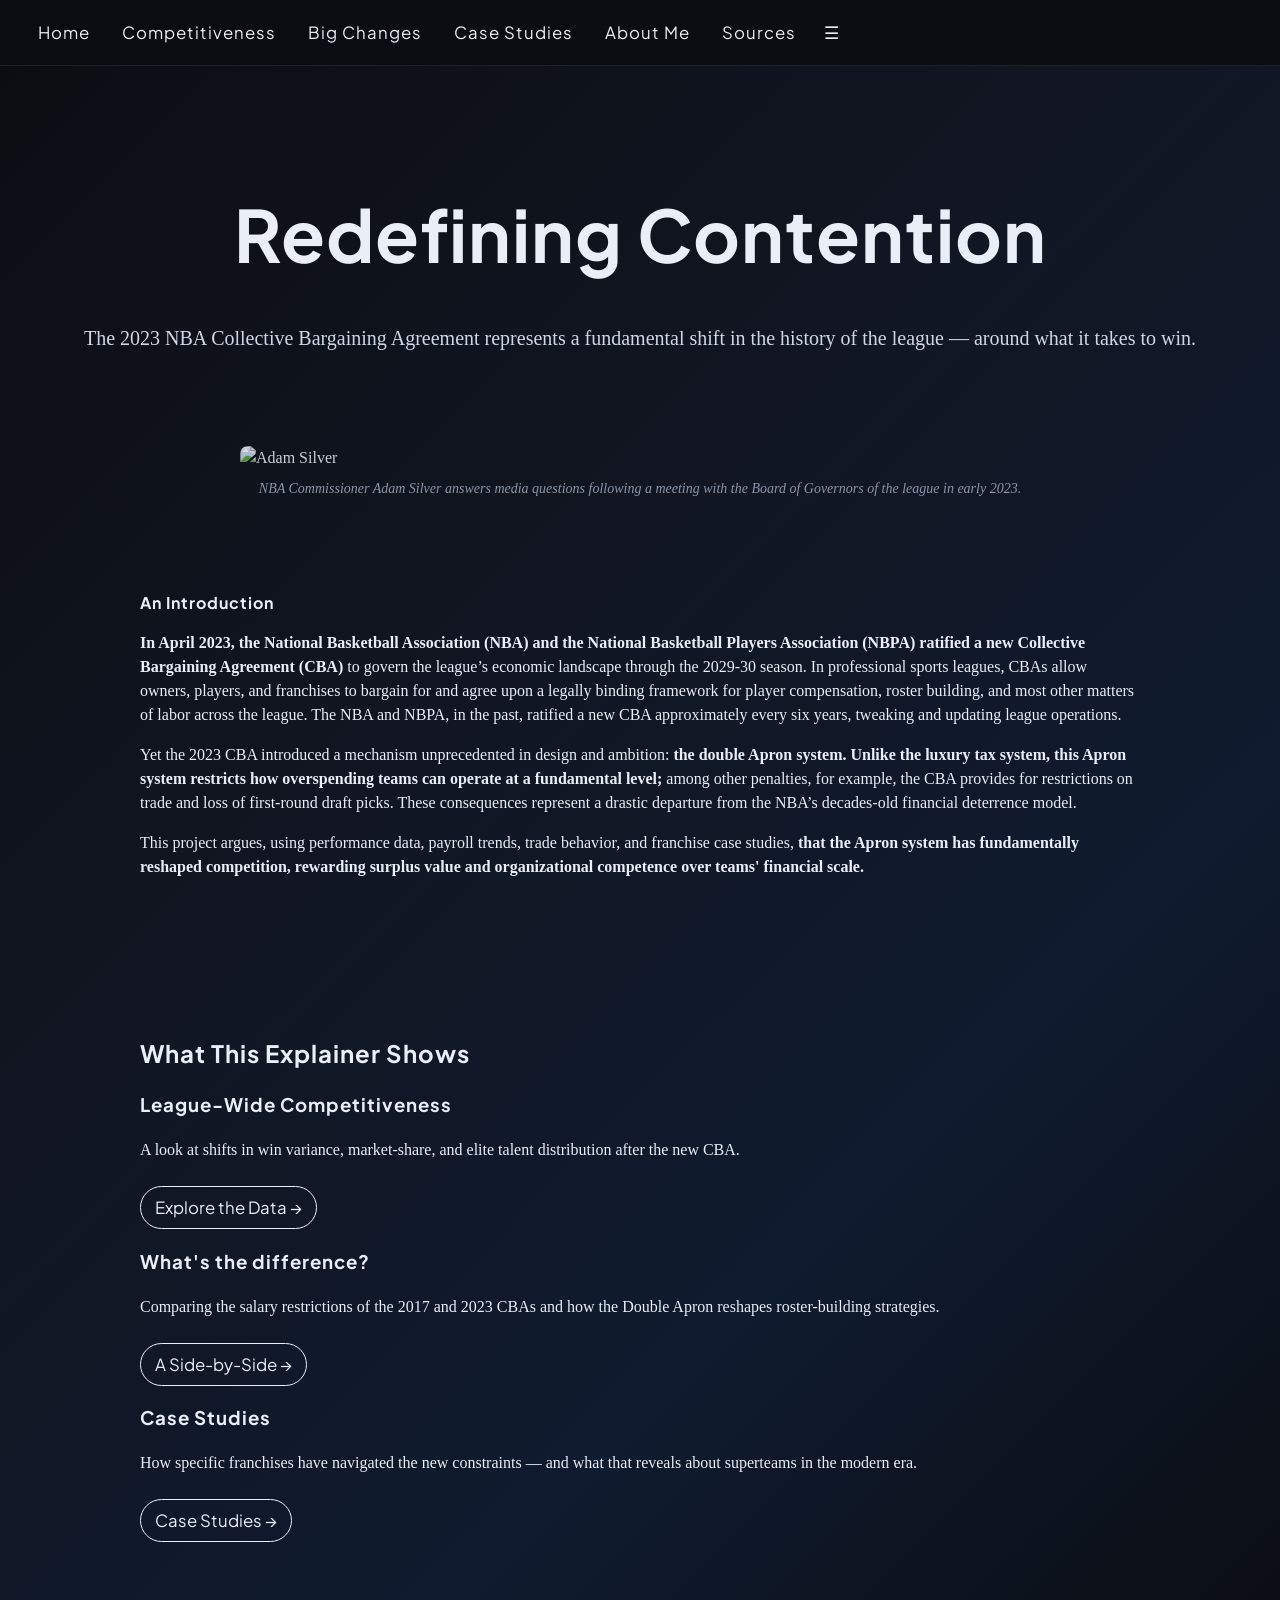
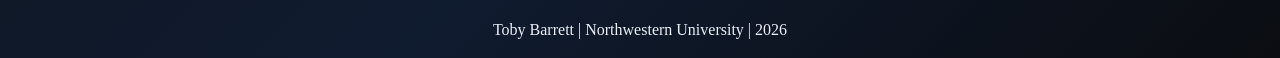
==== index.html @ be492321 "Add files via upload" ====
<!DOCTYPE html>
<html lang="en">

<head>
  <meta charset="UTF-8" />
  <meta name="viewport" content="width=device-width, initial-scale=1.0" />
  <title>Redefining Contention | The 2023 NBA CBA</title>
  <link href="https://fonts.googleapis.com/css2?family=Plus+Jakarta+Sans:wght@400;500;600&display=swap" rel="stylesheet">
  <link rel="stylesheet" href="style.css">
</head>

<body>

  <!-- nav bar content, different buttons-->
  <div class="navbar">
    <!--separate buttons on the nav that lead to different web pages-->
    <div class="nav buttons">
      <a href="index.html" class="nav-item">Home</a>
      <a href="metrics.html" class="nav-item">Competitiveness</a>
      <a href="comparison.html" class="nav-item">Big Changes</a>
      <a href="cases.html" class="nav-item">Case Studies</a>
      <a href="aboutme.html" class="nav-item">About Me</a>
      <a href="sources.html" class="nav-item">Sources</a>
    </div>
    <div class="nav-item hamburger">☰</div>
  </div>

  <!-- hero -->
  <section class="hero">
      <h1>Redefining Contention</h1>
      <p class="heading subhead">
        The 2023 NBA Collective Bargaining Agreement represents a fundamental shift in the history of the league — around what it takes to win. 
      </p>
  </section>

<!-- picture of Adam Silver-->
<figure class="img-container">
  <img src="Screenshot 2026-03-01 at 3.51.58 PM.jpg" alt="Adam Silver" class="hero-img">
  <figcaption class="img-caption">NBA Commissioner Adam Silver answers media questions following a meeting with the Board of Governors of the league in early 2023.
  </figcaption>
</figure>

  <!--introduction section, explaining what this webpage is about-->
  <section class="container intro">
    <p class="kicker">An Introduction</p>
    <p><strong>In April 2023, the National Basketball Association (NBA) and the National Basketball Players Association (NBPA) ratified a new Collective Bargaining Agreement (CBA)</strong> to govern the league’s economic landscape through the 2029-30 season. In professional sports leagues, CBAs allow owners, players, and franchises to bargain for and agree upon a legally binding framework for player compensation, roster building, and most other matters of labor across the league. The NBA and NBPA, in the past, ratified a new CBA approximately every six years, tweaking and updating league operations. 
    </p>
    <p>Yet the 2023 CBA introduced a mechanism unprecedented in design and ambition:<strong> the double Apron system. Unlike the luxury tax system, this Apron system restricts how overspending teams can operate at a fundamental level;</strong> among other penalties, for example, the CBA provides for restrictions on trade and loss of first-round draft picks. These consequences represent a drastic departure from the NBA’s decades-old financial deterrence model.
    </p>
    <p> This project argues, using performance data, payroll trends, trade behavior, and franchise case studies, <strong>that the Apron system has fundamentally reshaped competition, rewarding surplus value and organizational competence over teams' financial scale.</strong>
    </p>
  </section>

  <!-- links to other pages -->
  <section class="container other-pages">
    <h2>What This Explainer Shows</h2>

    <div>

      <div>
        <h3>League-Wide Competitiveness</h3>
        <p>
          A look at shifts in win variance, market-share, and elite talent distribution after the new CBA.
        </p>
        <a href="metrics.html" class="button">Explore the Data →</a>
      </div>

      <div>
        <h3>What's the difference?</h3>
        <p>
          Comparing the salary restrictions of the 2017 and 2023 CBAs and how the Double Apron reshapes roster-building
          strategies.
        </p> 
        <a href="comparison.html" class="button"> A Side-by-Side →</a>
      </div>

      <div>
        <h3>Case Studies</h3>
        <p>
          How specific franchises have navigated the new constraints — and what that reveals
          about superteams in the modern era.
        </p> 
        <a href="cases.html" class="button">Case Studies →</a>
      </div>
    </div>
  </section>

  <!-- footer -->
  <footer class="footer">
    <p>
      Toby Barrett | Northwestern University | 2026
    </p>
  </footer>

  <script src="nav.js"></script>
</body>

</html>
---- style.css ----
/*headlines, headings, kickers use Plus Jakarta*/
h1, h2, h3,.kicker{
  font-family: "Plus Jakarta Sans", sans-serif;
  letter-spacing: 1px;
}

/*main styling stuff*/
body{
  margin: 0;
  /*body more readable in TNR*/
  font-family: "Times New Roman", Times, serif;
  line-height: 1.5;
  color: #e9eef7;

  /*dark black fading into deep blue design*/
  background: linear-gradient(
    135deg,
    #0b0d12 0%,
    #111622 40%,
    #0f1b2f 70%,
    #0b0d12 100%
  );

  min-height: 100vh;
}

.container{
  max-width: 1000px;
  margin-left: auto;
  margin-right: auto;
  padding: 60px 20px;
}

/*styling, alignment and stuff of hero and main headline*/
.hero{
  height: 40vh;
  display: flex;
  flex-direction: column;
  align-items: center;
  justify-content: center;
  text-align: center;
}

.hero h1{
  font-size: 72px;
  margin-bottom: 16px;
}

.heading.subhead{
  font-size: 20px;
  line-height: 1.4;
  color: #cfd6e6;
}

/*Adam Silver picture styling*/
.hero-img {
  width: 100%;
  max-width: 800px;
  height: auto;
  display: block;
  margin: 0 auto 8px auto;
  border-radius: 8px;
  opacity: 0.85;
  margin-top: 20px;
}

/*image caption styling, italicizing, and stuff*/
.img-caption {
  text-align: center;
  font-size: 14px;
  color: #8a95a8;
  margin-top: 8px;
  font-style: italic;
}

/*nav bar design*/
.navbar{
  position: sticky;                 
  top: 0;
  /*nav bar sitting on top of any elements while scrolling:*/
  z-index: 10;      
  /*making links, buttons sit side-by-side and be centered vertically*/                
  display: flex;                    
  align-items: center;      
  /*some space between buttons and side and top*/
  padding: 12px 24px;
  background: rgba(11, 13, 18, 0.88);  
  border-bottom: 1px solid rgba(255,255,255,0.08);
}

/* container for nav links, spacing relative to one another */
.nav buttons{
  display: flex;
  gap: 14px;     
}

/*making links on nav bar same color as the rest of the text*/
a{
  color: inherit;
}

/* individual nav bar links */
.nav-item{
    /* makes links side by side, centered, and padded*/
  display: inline-flex;
  align-items: center;
  padding: 8px 14px;
  /*did this to remove the underlining underneath the links*/
  text-decoration: none;
  /*makes the buttons into kind of a pill shape*/
  border-radius: 999px;          

  font-family: "Plus Jakarta Sans", sans-serif;
  font-size: 1.05rem;
  letter-spacing: 1px;
  color: #e9eef7;
}

/* buttons on the main page that take you to other pages, wanted to make them into kind of pill-shaped buttons*/
.button {
  display: inline-block;
  margin-top: 8px;
  padding: 8px 14px;
  border: 1px solid #e9eef7;
  border-radius: 999px;
  text-decoration: none;
  font-family: "Plus Jakarta Sans", sans-serif;
  font-size: 1.05rem;
}

/* to add a white glow when you hover over the nav buttons */
.nav-item:hover{
  background: rgba(255,255,255,0.12);
}

/*removes nav bar for phones/tablets, adds hamburger*/
@media (max-width: 768px){

  .nav-buttons{
    display: none;

  .hamburger{
    display: inline-flex;
  }

}
}

/*bolding the kicker*/
.kicker {
  font-weight: 700;
}

/*center-aligning the footer*/
.footer {
  text-align: center;
}

.flourish-wrapper {
  max-width: 580px;
  margin: 0 auto 24px auto;
}

/*styling for flourish data vizes + captions*/
.viz-title {
  font-size: 24px;
  font-weight: 600;
  margin: 0 0 8px 0;
}

.viz-subhead {
  font-size: 15px;
  margin-bottom: 28px;
  line-height: 1.6;
}

.viz-caption {
  text-align: center;
  font-size: 22px;
  margin-top: 8px;
}


/*about section headshot + styling*/
.about-section {
  display: flex;
  flex-direction: column;
  align-items: center;
  text-align: center;
  gap: 20px;
  max-width: 600px;
}

.headshot {
  width: 180px;
  height: 180px;
  object-fit: cover;
  border-radius: 50%;
  opacity: 0.9;
  margin-bottom: 8px;
}

.about-link {
  text-decoration: underline;
  text-underline-offset: 3px;
}

/*YouTube video formatting and styling. same as i used in DPL assignment*/
.video-wrapper{
  margin-top: 20px;
  margin-bottom: 12px;
  border-radius: 12px;
  overflow: hidden;

  width: 100%;
  aspect-ratio: 16 / 9;
}

.video-wrapper iframe{
  width: 100%;
  height: 100%;
  border: 0;
  display: block;
}

/*knight lab storyline styling. was having trouble reading it against dark background, so wrapped it in this white cube*/
.storyline-wrapper {
  max-width: 800px;
  margin: 0 auto 24px auto;
  border-radius: 12px;
  overflow: hidden;
  background: #ffffff;
  padding: 20px 20px 0px 20px;
  box-shadow: 0 4px 24px rgba(0, 0, 0, 0.4);
}

.storyline-wrapper iframe {
  width: 100%;
  height: 650px;
  display: block;
}
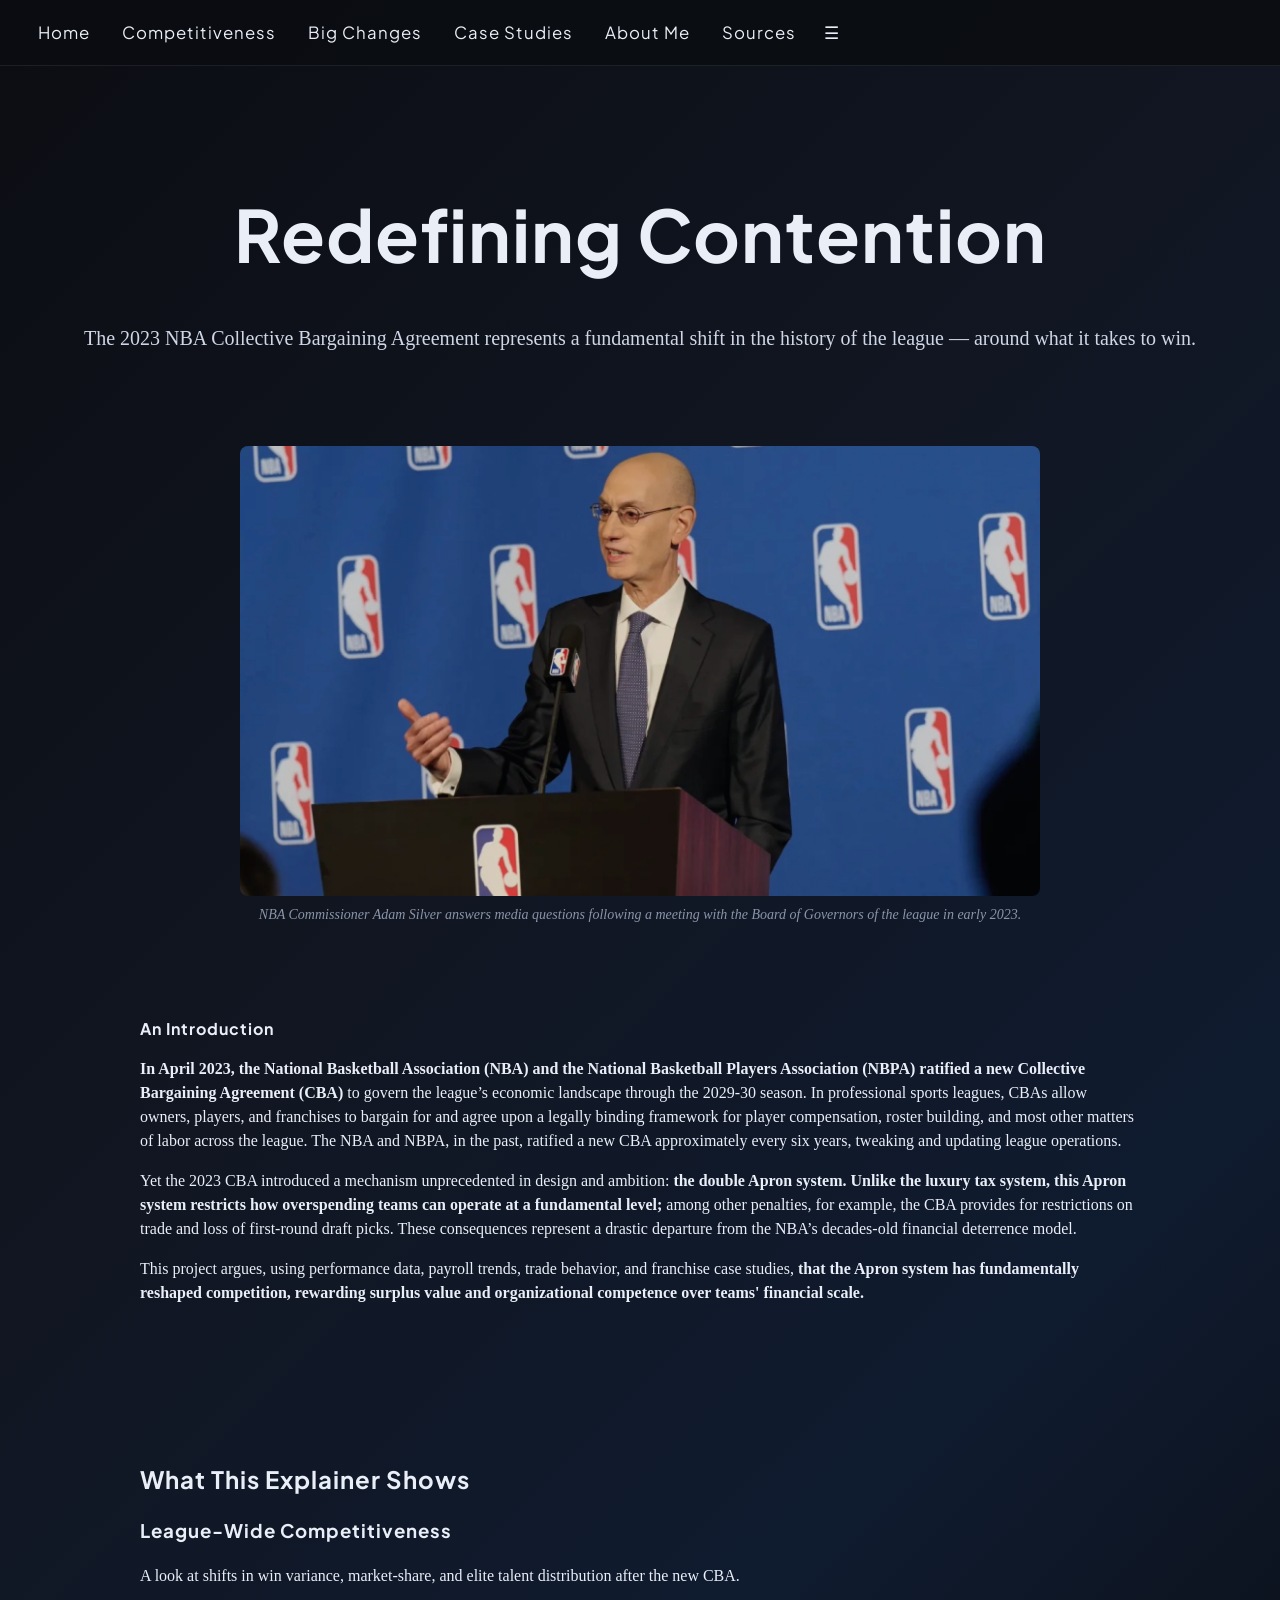
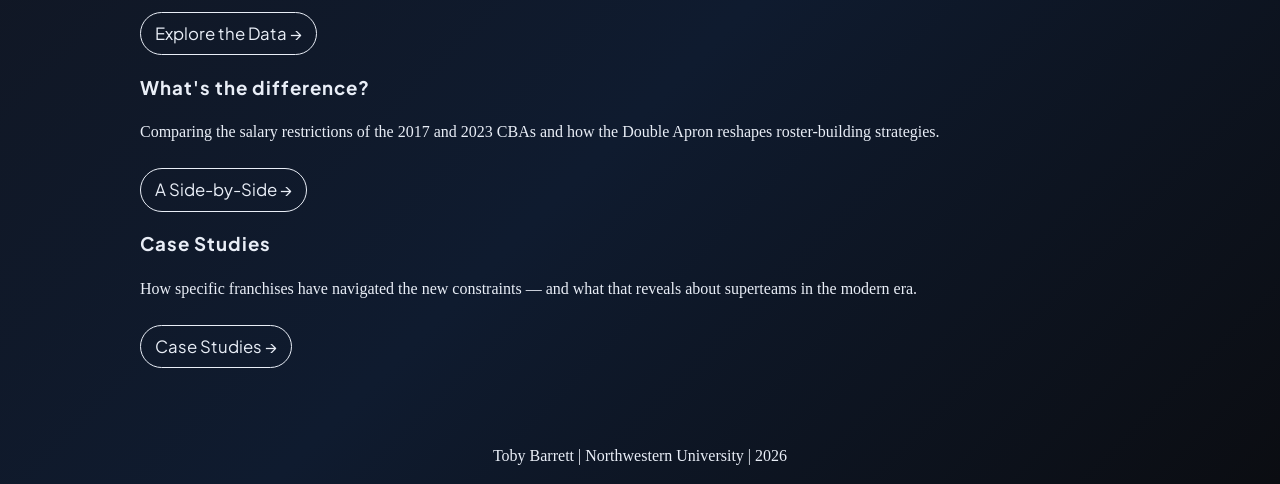
==== commit b4a4f0a2: "adding images to pages" ====
--- a/index.html
+++ b/index.html
@@ -35,7 +35,7 @@
 
 <!-- picture of Adam Silver-->
 <figure class="img-container">
-  <img src="Screenshot 2026-03-01 at 3.51.58 PM.jpg" alt="Adam Silver" class="hero-img">
+  <img src="adamsilverrrrrr.jpg" alt="Adam Silver" class="hero-img">
   <figcaption class="img-caption">NBA Commissioner Adam Silver answers media questions following a meeting with the Board of Governors of the league in early 2023.
   </figcaption>
 </figure>
